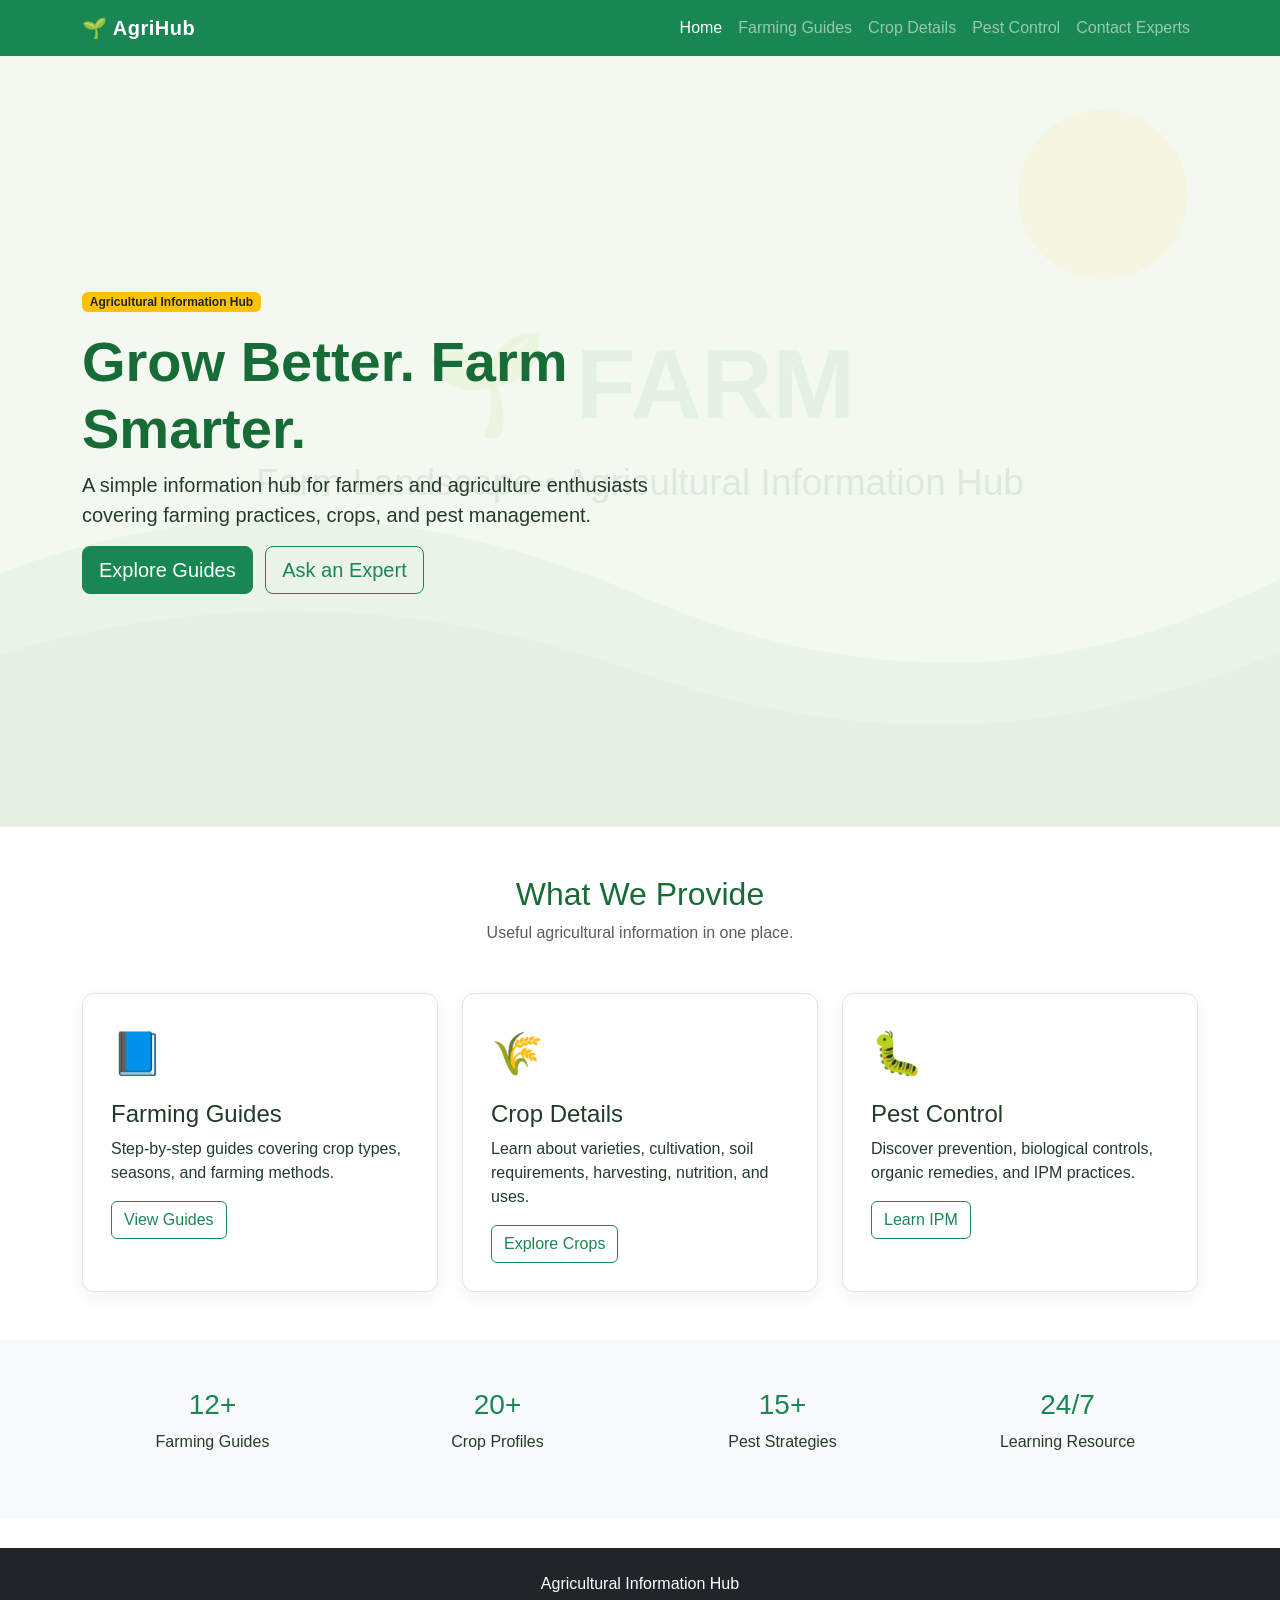
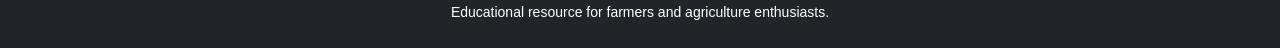
==== index.html @ 272fa0f7 "feat: :sparkles: full setup" ====
<!DOCTYPE html>
<html lang="en">
<head>
  <meta charset="UTF-8">
  <meta name="viewport" content="width=device-width, initial-scale=1.0">
  <title>Agricultural Information Hub | Home</title>
  <link href="https://cdn.jsdelivr.net/npm/bootstrap@5.3.3/dist/css/bootstrap.min.css" rel="stylesheet">
  <link rel="stylesheet" href="assets/style.css">
</head>
<body>
<nav class="navbar navbar-expand-lg navbar-dark bg-success sticky-top">
  <div class="container">
    <a class="navbar-brand fw-bold" href="index.html">🌱 AgriHub</a>
    <button class="navbar-toggler" type="button" data-bs-toggle="collapse" data-bs-target="#mainNav">
      <span class="navbar-toggler-icon"></span>
    </button>
    <div class="collapse navbar-collapse" id="mainNav">
      <ul class="navbar-nav ms-auto">
        <li class="nav-item"><a class="nav-link active" href="index.html">Home</a></li>
        <li class="nav-item"><a class="nav-link" href="guides.html">Farming Guides</a></li>
        <li class="nav-item"><a class="nav-link" href="crops.html">Crop Details</a></li>
        <li class="nav-item"><a class="nav-link" href="pests.html">Pest Control</a></li>
        <li class="nav-item"><a class="nav-link" href="contact.html">Contact Experts</a></li>
      </ul>
    </div>
  </div>
</nav>

<header class="hero-section">
  <div class="container py-5">
    <div class="row align-items-center min-vh-75">
      <div class="col-lg-7">
        <span class="badge bg-warning text-dark mb-3">Agricultural Information Hub</span>
        <h1 class="display-4 fw-bold">Grow Better. Farm Smarter.</h1>
        <p class="lead">A simple information hub for farmers and agriculture enthusiasts covering farming practices, crops, and pest management.</p>
        <a href="guides.html" class="btn btn-success btn-lg me-2">Explore Guides</a>
        <a href="contact.html" class="btn btn-outline-success btn-lg">Ask an Expert</a>
      </div>
    </div>
  </div>
</header>

<section class="py-5">
  <div class="container">
    <div class="section-heading text-center mb-5">
      <h2>What We Provide</h2>
      <p class="text-muted">Useful agricultural information in one place.</p>
    </div>
    <div class="row g-4">
      <div class="col-md-4">
        <div class="info-card h-100">
          <div class="icon-box">📘</div>
          <h4>Farming Guides</h4>
          <p>Step-by-step guides covering crop types, seasons, and farming methods.</p>
          <a href="guides.html" class="btn btn-outline-success">View Guides</a>
        </div>
      </div>
      <div class="col-md-4">
        <div class="info-card h-100">
          <div class="icon-box">🌾</div>
          <h4>Crop Details</h4>
          <p>Learn about varieties, cultivation, soil requirements, harvesting, nutrition, and uses.</p>
          <a href="crops.html" class="btn btn-outline-success">Explore Crops</a>
        </div>
      </div>
      <div class="col-md-4">
        <div class="info-card h-100">
          <div class="icon-box">🐛</div>
          <h4>Pest Control</h4>
          <p>Discover prevention, biological controls, organic remedies, and IPM practices.</p>
          <a href="pests.html" class="btn btn-outline-success">Learn IPM</a>
        </div>
      </div>
    </div>
  </div>
</section>

<section class="bg-light py-5">
  <div class="container">
    <div class="row g-4 text-center">
      <div class="col-6 col-md-3"><h3 class="text-success">12+</h3><p>Farming Guides</p></div>
      <div class="col-6 col-md-3"><h3 class="text-success">20+</h3><p>Crop Profiles</p></div>
      <div class="col-6 col-md-3"><h3 class="text-success">15+</h3><p>Pest Strategies</p></div>
      <div class="col-6 col-md-3"><h3 class="text-success">24/7</h3><p>Learning Resource</p></div>
    </div>
  </div>
</section>

<footer class="footer bg-dark text-white text-center py-4">
  <p class="mb-1">Agricultural Information Hub</p>
  <small>Educational resource for farmers and agriculture enthusiasts.</small>
</footer>

<script src="https://cdn.jsdelivr.net/npm/bootstrap@5.3.3/dist/js/bootstrap.bundle.min.js"></script>
<script src="assets/script.js"></script>
</body>
</html>
---- assets/style.css ----
body {
  font-family: Arial, Helvetica, sans-serif;
  color: #243b2a;
  background: #fff;
}

.navbar-brand { letter-spacing: .5px; }
.min-vh-75 { min-height: 75vh; }

.hero-section {
  background: linear-gradient(rgba(245, 250, 242, .90), rgba(245, 250, 242, .90)),
              url("images/farm.svg") center/cover no-repeat;
}

.hero-section h1 { color: #176b36; }
.page-banner {
  background: linear-gradient(135deg, #176b36, #4f9d69);
  color: white;
  padding: 70px 0;
}
.page-banner h1 { font-weight: 700; }

.section-heading h2 { color: #176b36; }

.info-card, .form-card, .contact-box {
  background: white;
  border: 1px solid #dce8de;
  border-radius: 12px;
  padding: 28px;
  box-shadow: 0 5px 18px rgba(0,0,0,.06);
}

.info-card { transition: transform .2s ease; }
.info-card:hover { transform: translateY(-5px); }

.icon-box {
  font-size: 42px;
  margin-bottom: 15px;
}

.guide-card {
  border: 0;
  box-shadow: 0 5px 18px rgba(0,0,0,.07);
  border-radius: 12px;
}
.guide-card ol li { margin-bottom: 8px; }
.tip-box {
  background: #f0f8f1;
  border-left: 4px solid #198754;
  padding: 12px;
  border-radius: 5px;
}

.crop-card {
  height: 100%;
  overflow: hidden;
  background: white;
  border-radius: 12px;
  box-shadow: 0 5px 18px rgba(0,0,0,.07);
}
.crop-card img {
  width: 100%;
  height: 210px;
  object-fit: cover;
  background: #eef6ee;
}
.crop-card h3 { color: #176b36; }

.form-card { padding: 32px; }
.contact-box {
  background: #f3f8f3;
  border-color: #b9d7bf;
}
.footer { margin-top: 30px; }

.table th { white-space: nowrap; }

@media (max-width: 768px) {
  .hero-section h1 { font-size: 2.4rem; }
  .page-banner { padding: 50px 0; }
}
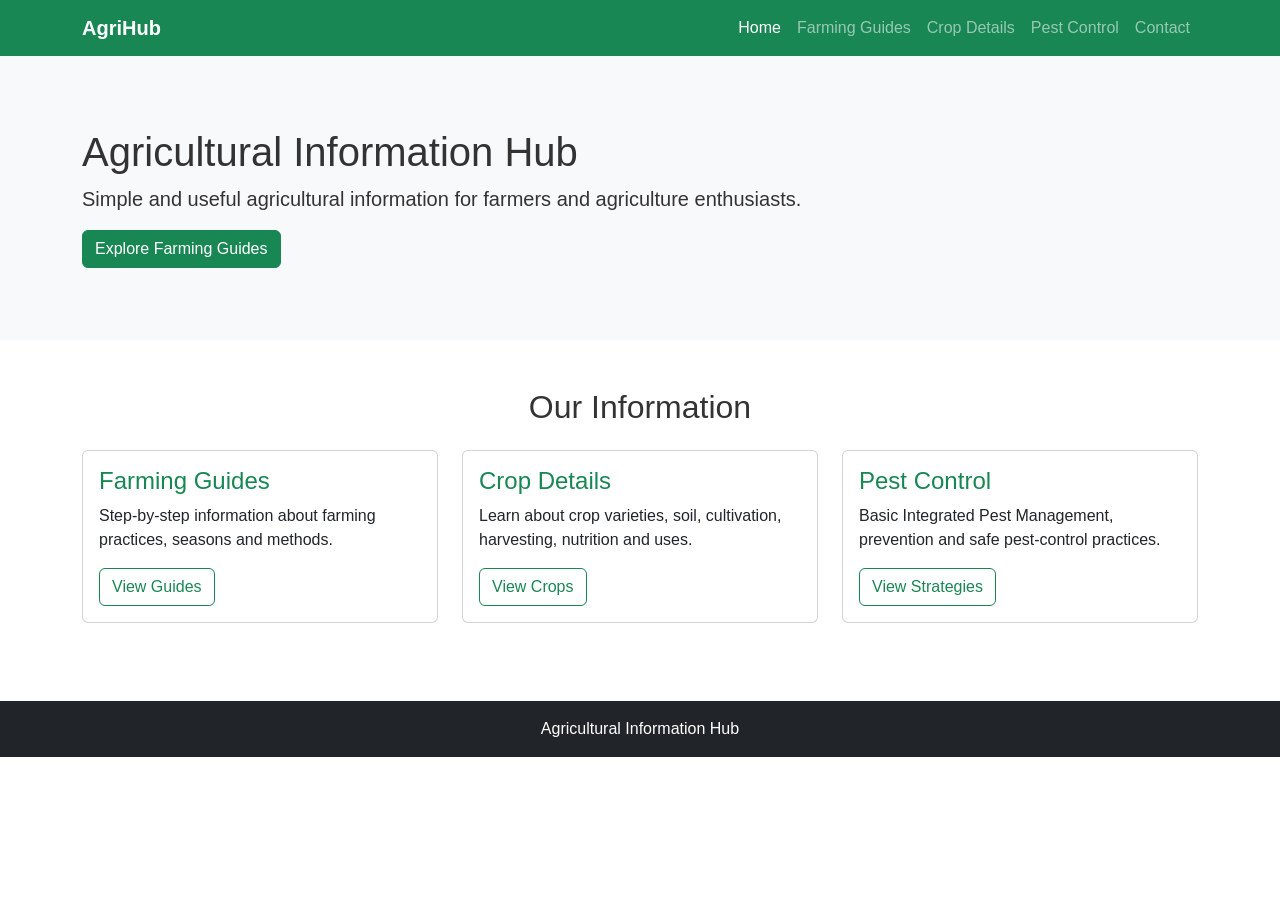
==== commit 33aa7c8b: "new simple" ====
--- a/index.html
+++ b/index.html
@@ -1,97 +1,77 @@
 <!DOCTYPE html>
 <html lang="en">
+
 <head>
   <meta charset="UTF-8">
   <meta name="viewport" content="width=device-width, initial-scale=1.0">
-  <title>Agricultural Information Hub | Home</title>
+  <title>Agricultural Information Hub</title>
   <link href="https://cdn.jsdelivr.net/npm/bootstrap@5.3.3/dist/css/bootstrap.min.css" rel="stylesheet">
   <link rel="stylesheet" href="assets/style.css">
 </head>
+
 <body>
-<nav class="navbar navbar-expand-lg navbar-dark bg-success sticky-top">
-  <div class="container">
-    <a class="navbar-brand fw-bold" href="index.html">🌱 AgriHub</a>
-    <button class="navbar-toggler" type="button" data-bs-toggle="collapse" data-bs-target="#mainNav">
-      <span class="navbar-toggler-icon"></span>
-    </button>
-    <div class="collapse navbar-collapse" id="mainNav">
-      <ul class="navbar-nav ms-auto">
-        <li class="nav-item"><a class="nav-link active" href="index.html">Home</a></li>
-        <li class="nav-item"><a class="nav-link" href="guides.html">Farming Guides</a></li>
-        <li class="nav-item"><a class="nav-link" href="crops.html">Crop Details</a></li>
-        <li class="nav-item"><a class="nav-link" href="pests.html">Pest Control</a></li>
-        <li class="nav-item"><a class="nav-link" href="contact.html">Contact Experts</a></li>
-      </ul>
-    </div>
-  </div>
-</nav>
-
-<header class="hero-section">
-  <div class="container py-5">
-    <div class="row align-items-center min-vh-75">
-      <div class="col-lg-7">
-        <span class="badge bg-warning text-dark mb-3">Agricultural Information Hub</span>
-        <h1 class="display-4 fw-bold">Grow Better. Farm Smarter.</h1>
-        <p class="lead">A simple information hub for farmers and agriculture enthusiasts covering farming practices, crops, and pest management.</p>
-        <a href="guides.html" class="btn btn-success btn-lg me-2">Explore Guides</a>
-        <a href="contact.html" class="btn btn-outline-success btn-lg">Ask an Expert</a>
+  <nav class="navbar navbar-expand-lg navbar-dark bg-success">
+    <div class="container">
+      <a class="navbar-brand fw-bold" href="index.html">AgriHub</a>
+      <button class="navbar-toggler" data-bs-toggle="collapse" data-bs-target="#menu"><span
+          class="navbar-toggler-icon"></span></button>
+      <div class="collapse navbar-collapse" id="menu">
+        <ul class="navbar-nav ms-auto">
+          <li class="nav-item"><a class="nav-link active" href="index.html">Home</a></li>
+          <li class="nav-item"><a class="nav-link" href="guides.html">Farming Guides</a></li>
+          <li class="nav-item"><a class="nav-link" href="crops.html">Crop Details</a></li>
+          <li class="nav-item"><a class="nav-link" href="pests.html">Pest Control</a></li>
+          <li class="nav-item"><a class="nav-link" href="contact.html">Contact</a></li>
+        </ul>
       </div>
     </div>
-  </div>
-</header>
+  </nav>
 
-<section class="py-5">
-  <div class="container">
-    <div class="section-heading text-center mb-5">
-      <h2>What We Provide</h2>
-      <p class="text-muted">Useful agricultural information in one place.</p>
+  <header class="py-5 bg-light">
+    <div class="container py-4">
+      <h1>Agricultural Information Hub</h1>
+      <p class="lead">Simple and useful agricultural information for farmers and agriculture enthusiasts.</p>
+      <a href="guides.html" class="btn btn-success">Explore Farming Guides</a>
     </div>
+  </header>
+
+  <main class="container py-5">
+    <h2 class="text-center mb-4">Our Information</h2>
     <div class="row g-4">
       <div class="col-md-4">
-        <div class="info-card h-100">
-          <div class="icon-box">📘</div>
-          <h4>Farming Guides</h4>
-          <p>Step-by-step guides covering crop types, seasons, and farming methods.</p>
-          <a href="guides.html" class="btn btn-outline-success">View Guides</a>
+        <div class="card h-100">
+          <div class="card-body">
+            <h4>Farming Guides</h4>
+            <p>Step-by-step information about farming practices, seasons and methods.</p>
+            <a href="guides.html" class="btn btn-outline-success">View Guides</a>
+          </div>
         </div>
       </div>
       <div class="col-md-4">
-        <div class="info-card h-100">
-          <div class="icon-box">🌾</div>
-          <h4>Crop Details</h4>
-          <p>Learn about varieties, cultivation, soil requirements, harvesting, nutrition, and uses.</p>
-          <a href="crops.html" class="btn btn-outline-success">Explore Crops</a>
+        <div class="card h-100">
+          <div class="card-body">
+            <h4>Crop Details</h4>
+            <p>Learn about crop varieties, soil, cultivation, harvesting, nutrition and uses.</p>
+            <a href="crops.html" class="btn btn-outline-success">View Crops</a>
+          </div>
         </div>
       </div>
       <div class="col-md-4">
-        <div class="info-card h-100">
-          <div class="icon-box">🐛</div>
-          <h4>Pest Control</h4>
-          <p>Discover prevention, biological controls, organic remedies, and IPM practices.</p>
-          <a href="pests.html" class="btn btn-outline-success">Learn IPM</a>
+        <div class="card h-100">
+          <div class="card-body">
+            <h4>Pest Control</h4>
+            <p>Basic Integrated Pest Management, prevention and safe pest-control practices.</p>
+            <a href="pests.html" class="btn btn-outline-success">View Strategies</a>
+          </div>
         </div>
       </div>
     </div>
-  </div>
-</section>
+  </main>
+  <footer class="bg-dark text-white text-center py-3">
+    <p class="mb-0">Agricultural Information Hub</p>
+  </footer>
+  <script src="https://cdn.jsdelivr.net/npm/bootstrap@5.3.3/dist/js/bootstrap.bundle.min.js"></script>
+  <script src="assets/script.js"></script>
+</body>
 
-<section class="bg-light py-5">
-  <div class="container">
-    <div class="row g-4 text-center">
-      <div class="col-6 col-md-3"><h3 class="text-success">12+</h3><p>Farming Guides</p></div>
-      <div class="col-6 col-md-3"><h3 class="text-success">20+</h3><p>Crop Profiles</p></div>
-      <div class="col-6 col-md-3"><h3 class="text-success">15+</h3><p>Pest Strategies</p></div>
-      <div class="col-6 col-md-3"><h3 class="text-success">24/7</h3><p>Learning Resource</p></div>
-    </div>
-  </div>
-</section>
-
-<footer class="footer bg-dark text-white text-center py-4">
-  <p class="mb-1">Agricultural Information Hub</p>
-  <small>Educational resource for farmers and agriculture enthusiasts.</small>
-</footer>
-
-<script src="https://cdn.jsdelivr.net/npm/bootstrap@5.3.3/dist/js/bootstrap.bundle.min.js"></script>
-<script src="assets/script.js"></script>
-</body>
-</html>
+</html>
--- a/assets/style.css
+++ b/assets/style.css
@@ -1,81 +1,25 @@
 body {
-  font-family: Arial, Helvetica, sans-serif;
-  color: #243b2a;
-  background: #fff;
+    font-family: Arial, sans-serif;
+    color: #333;
 }
-
-.navbar-brand { letter-spacing: .5px; }
-.min-vh-75 { min-height: 75vh; }
-
-.hero-section {
-  background: linear-gradient(rgba(245, 250, 242, .90), rgba(245, 250, 242, .90)),
-              url("images/farm.svg") center/cover no-repeat;
+.navbar-brand {
+    font-weight: bold;
 }
-
-.hero-section h1 { color: #176b36; }
-.page-banner {
-  background: linear-gradient(135deg, #176b36, #4f9d69);
-  color: white;
-  padding: 70px 0;
+.page-header {
+    background-color: #f1f8f3;
+    padding: 50px 0;
 }
-.page-banner h1 { font-weight: 700; }
-
-.section-heading h2 { color: #176b36; }
-
-.info-card, .form-card, .contact-box {
-  background: white;
-  border: 1px solid #dce8de;
-  border-radius: 12px;
-  padding: 28px;
-  box-shadow: 0 5px 18px rgba(0,0,0,.06);
+.page-header h1 {
+    color: #198754;
 }
-
-.info-card { transition: transform .2s ease; }
-.info-card:hover { transform: translateY(-5px); }
-
-.icon-box {
-  font-size: 42px;
-  margin-bottom: 15px;
+.card h3,
+.card h4 {
+    color: #198754;
 }
-
-.guide-card {
-  border: 0;
-  box-shadow: 0 5px 18px rgba(0,0,0,.07);
-  border-radius: 12px;
+.crop-image {
+    height: 220px;
+    object-fit: cover;
 }
-.guide-card ol li { margin-bottom: 8px; }
-.tip-box {
-  background: #f0f8f1;
-  border-left: 4px solid #198754;
-  padding: 12px;
-  border-radius: 5px;
+footer {
+    margin-top: 30px;
 }
-
-.crop-card {
-  height: 100%;
-  overflow: hidden;
-  background: white;
-  border-radius: 12px;
-  box-shadow: 0 5px 18px rgba(0,0,0,.07);
-}
-.crop-card img {
-  width: 100%;
-  height: 210px;
-  object-fit: cover;
-  background: #eef6ee;
-}
-.crop-card h3 { color: #176b36; }
-
-.form-card { padding: 32px; }
-.contact-box {
-  background: #f3f8f3;
-  border-color: #b9d7bf;
-}
-.footer { margin-top: 30px; }
-
-.table th { white-space: nowrap; }
-
-@media (max-width: 768px) {
-  .hero-section h1 { font-size: 2.4rem; }
-  .page-banner { padding: 50px 0; }
-}
